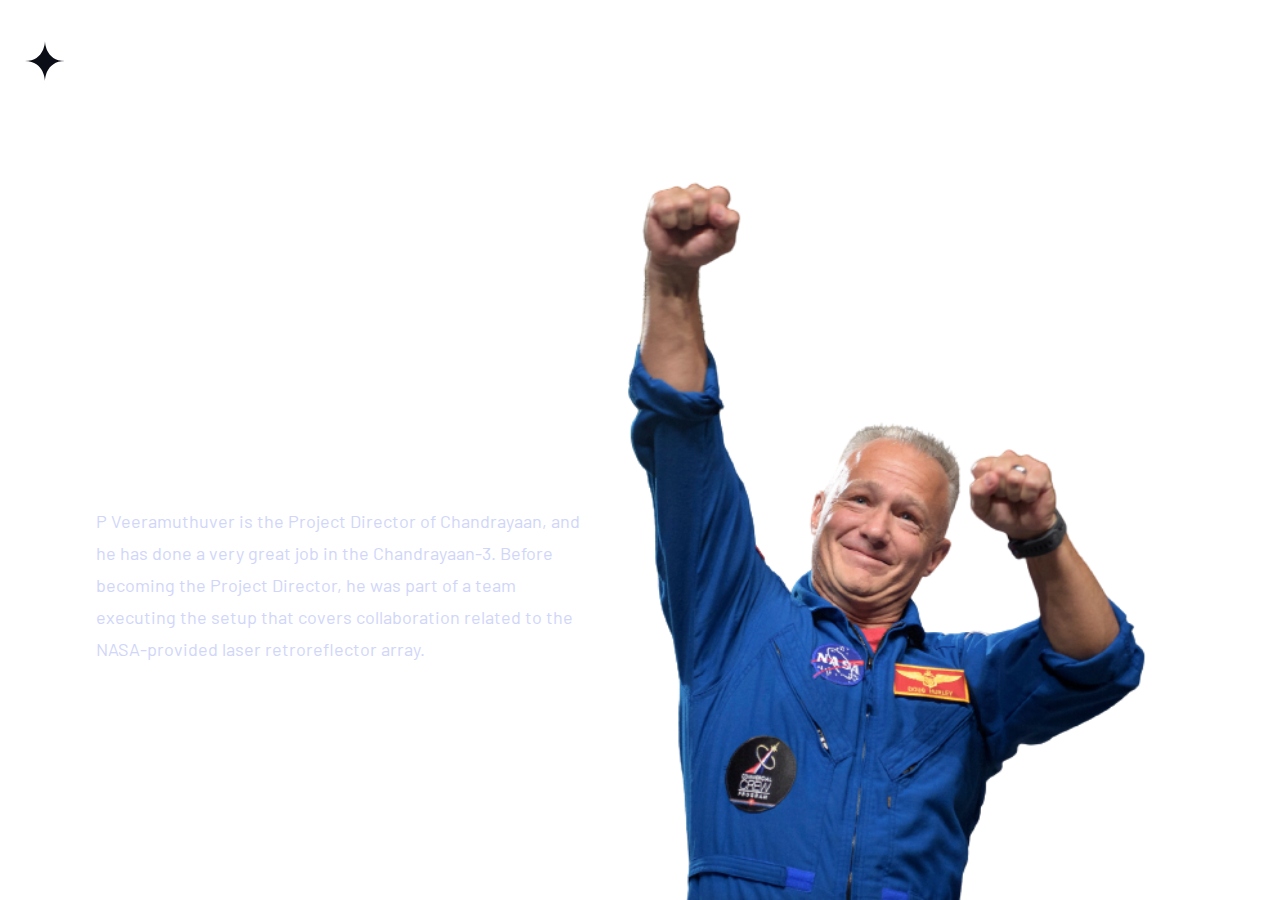
==== crew.html @ 854f1fab "basic design complete responsive remaining" ====
<!DOCTYPE html>
<html lang="en">
  <head>
    <meta charset="UTF-8" />
    <meta name="viewport" content="width=device-width, initial-scale=1.0" />
    <link rel="stylesheet" href="index.css" />
    <link rel="stylesheet" href="style.css" />
    <link rel="stylesheet" href="navigation-bar.css" />
    <link rel="stylesheet" href="crew.css" />
    <title>Space Tourism</title>
    <link rel="preconnect" href="https://fonts.googleapis.com" />
    <link rel="preconnect" href="https://fonts.gstatic.com" crossorigin />
    <link
      href="https://fonts.googleapis.com/css2?family=Barlow&family=Bellefair&display=swap"
      rel="stylesheet"
    />
    <script src="/crew.js" defer></script>
  </head>
  <body>
    <header class="primary-navigation">
      <div>
        <img src="/images/icon.svg" alt="space-tourism-icon" />
      </div>
      <nav>
        <ul class="primary-navigation-list">
          <li>
            <a href="/index.html"><span>00</span> HOME</a>
          </li>
          <li>
            <a href="/destination.html"><span>01</span> DESTINATION</a>
          </li>
          <li>
            <a class="active" href="/crew.html"><span>02</span> CREW</a>
          </li>
          <li>
            <a href="/technology.html"><span>03</span> TECHNOLOGY</a>
          </li>
        </ul>
      </nav>
    </header>
    <div class="container">
      <h5>MEET YOUR CREW</h5>
      <main>
        <div>
          <h4 id="job">COMMANDER</h4>
          <h3 id="name">DOUGLAS HURLEY</h3>
          <p id="description">
            Douglas Gerald Hurley is an American engineer, former Marine Corps
            pilot and former NASA astronaut. He launched into space for the
            third time as commander of Crew Dragon Demo-2.
          </p>
          <div class="crew-tabs">
            <!-- <button class="active"></button>
            <button></button>
            <button></button>
            <button></button> -->
            <button data-crew-id="0"></button>
            <button data-crew-id="1"></button>
            <button data-crew-id="2"></button>
            <button data-crew-id="3"></button>
          </div>
        </div>
        <div class="destination-image">
          <img id="image" class="crew-img" width="500px" />
        </div>
      </main>
    </div>
  </body>
</html>
---- index.css ----
/*
! TAILWIND CSS RESET FILE!
*/

*,
::before,
::after {
  box-sizing: border-box; /* 1 */
  border-width: 0; /* 2 */
  border-style: solid; /* 2 */
  border-color: #e5e7eb; /* 2 */
}

::before,
::after {
  --tw-content: '';
}

/*
1. Use a consistent sensible line-height in all browsers.
2. Prevent adjustments of font size after orientation changes in iOS.
3. Use a more readable tab size.
4. Use the user's configured `sans` font-family by default.
5. Use the user's configured `sans` font-feature-settings by default.
6. Use the user's configured `sans` font-variation-settings by default.
*/

/*
1. Remove the margin in all browsers.
2. Inherit line-height from `html` so users can set them as a class directly on the `html` element.
*/

html,
body,
#root {
  height: 100%;
}

#root {
  overflow-x: hidden;
}

body {
  margin: 0; /* 1 */
  line-height: inherit; /* 2 */
}

/*
1. Add the correct height in Firefox.
2. Correct the inheritance of border color in Firefox. (https://bugzilla.mozilla.org/show_bug.cgi?id=190655)
3. Ensure horizontal rules are visible by default.
*/

hr {
  height: 0; /* 1 */
  color: inherit; /* 2 */
  border-top-width: 1px; /* 3 */
}

/*
Add the correct text decoration in Chrome, Edge, and Safari.
*/

abbr:where([title]) {
  -webkit-text-decoration: underline dotted;
  text-decoration: underline dotted;
}

/*
Remove the default font size and weight for headings.
*/

h1,
h2,
h3,
h4,
h5,
h6 {
  font-size: inherit;
  font-weight: inherit;
}

/*
Reset links to optimize for opt-in styling instead of opt-out.
*/

a {
  color: inherit;
  text-decoration: inherit;
}

/*
Add the correct font weight in Edge and Safari.
*/

b,
strong {
  font-weight: bolder;
}

/*
1. Use the user's configured `mono` font family by default.
2. Correct the odd `em` font sizing in all browsers.
*/

code,
kbd,
samp,
pre {
  font-family: ui-monospace, SFMono-Regular, Menlo, Monaco, Consolas,
    'Liberation Mono', 'Courier New', monospace; /* 1 */
  font-size: 1em; /* 2 */
}

/*
Add the correct font size in all browsers.
*/

small {
  font-size: 80%;
}

/*
Prevent `sub` and `sup` elements from affecting the line height in all browsers.
*/

sub,
sup {
  font-size: 75%;
  line-height: 0;
  position: relative;
  vertical-align: baseline;
}

sub {
  bottom: -0.25em;
}

sup {
  top: -0.5em;
}

/*
1. Remove text indentation from table contents in Chrome and Safari. (https://bugs.chromium.org/p/chromium/issues/detail?id=999088, https://bugs.webkit.org/show_bug.cgi?id=201297)
2. Correct table border color inheritance in all Chrome and Safari. (https://bugs.chromium.org/p/chromium/issues/detail?id=935729, https://bugs.webkit.org/show_bug.cgi?id=195016)
3. Remove gaps between table borders by default.
*/

table {
  text-indent: 0; /* 1 */
  border-color: inherit; /* 2 */
  border-collapse: collapse; /* 3 */
}

/*
1. Change the font styles in all browsers.
2. Remove the margin in Firefox and Safari.
3. Remove default padding in all browsers.
*/

button,
input,
optgroup,
select,
textarea {
  font-family: inherit; /* 1 */
  font-feature-settings: inherit; /* 1 */
  font-variation-settings: inherit; /* 1 */
  font-size: 100%; /* 1 */
  font-weight: inherit; /* 1 */
  line-height: inherit; /* 1 */
  color: inherit; /* 1 */
  margin: 0; /* 2 */
  padding: 0; /* 3 */
}

/*
Remove the inheritance of text transform in Edge and Firefox.
*/

button,
select {
  text-transform: none;
}

/*
1. Correct the inability to style clickable types in iOS and Safari.
2. Remove default button styles.
*/

button,
[type='button'],
[type='reset'],
[type='submit'] {
  -webkit-appearance: button; /* 1 */
  background-color: transparent; /* 2 */
  background-image: none; /* 2 */
}

/*
Use the modern Firefox focus style for all focusable elements.
*/

:-moz-focusring {
  outline: auto;
}

/*
Remove the additional `:invalid` styles in Firefox. (https://github.com/mozilla/gecko-dev/blob/2f9eacd9d3d995c937b4251a5557d95d494c9be1/layout/style/res/forms.css#L728-L737)
*/

:-moz-ui-invalid {
  box-shadow: none;
}

/*
Add the correct vertical alignment in Chrome and Firefox.
*/

progress {
  vertical-align: baseline;
}

/*
Correct the cursor style of increment and decrement buttons in Safari.
*/

::-webkit-inner-spin-button,
::-webkit-outer-spin-button {
  height: auto;
}

/*
1. Correct the odd appearance in Chrome and Safari.
2. Correct the outline style in Safari.
*/

[type='search'] {
  -webkit-appearance: textfield; /* 1 */
  outline-offset: -2px; /* 2 */
}

/*
Remove the inner padding in Chrome and Safari on macOS.
*/

::-webkit-search-decoration {
  -webkit-appearance: none;
}

/*
1. Correct the inability to style clickable types in iOS and Safari.
2. Change font properties to `inherit` in Safari.
*/

::-webkit-file-upload-button {
  -webkit-appearance: button; /* 1 */
  font: inherit; /* 2 */
}

/*
Add the correct display in Chrome and Safari.
*/

summary {
  display: list-item;
}

/*
Removes the default spacing and border for appropriate elements.
*/

blockquote,
dl,
dd,
h1,
h2,
h3,
h4,
h5,
h6,
hr,
figure,
p,
pre {
  margin: 0;
}

fieldset {
  margin: 0;
  padding: 0;
}

legend {
  padding: 0;
}

ol,
ul,
menu {
  list-style: none;
  margin: 0;
  padding: 0;
}

/*
Reset default styling for dialogs.
*/
dialog {
  padding: 0;
}

/*
Prevent resizing textareas horizontally by default.
*/

textarea {
  resize: vertical;
}

/*
1. Reset the default placeholder opacity in Firefox. (https://github.com/tailwindlabs/tailwindcss/issues/3300)
2. Set the default placeholder color to the user's configured gray 400 color.
*/

input::-moz-placeholder,
textarea::-moz-placeholder {
  opacity: 1; /* 1 */
  color: #9ca3af; /* 2 */
}

input::placeholder,
textarea::placeholder {
  opacity: 1; /* 1 */
  color: #9ca3af; /* 2 */
}

/*
Set the default cursor for buttons.
*/

button,
[role='button'] {
  cursor: pointer;
}

/*
Make sure disabled buttons don't get the pointer cursor.
*/
:disabled {
  cursor: default;
}

/*
1. Make replaced elements `display: block` by default. (https://github.com/mozdevs/cssremedy/issues/14)
2. Add `vertical-align: middle` to align replaced elements more sensibly by default. (https://github.com/jensimmons/cssremedy/issues/14#issuecomment-634934210)
   This can trigger a poorly considered lint error in some tools but is included by design.
*/

img,
svg,
video,
canvas,
audio,
iframe,
embed,
object {
  display: block; /* 1 */
}

/*
Constrain images and videos to the parent width and preserve their intrinsic aspect ratio. (https://github.com/mozdevs/cssremedy/issues/14)
*/

img,
video {
  max-width: 100%;
  height: auto;
}

/* Make elements with the HTML hidden attribute stay hidden by default */
[hidden] {
  display: none;
}

*,
::before,
::after {
  --tw-border-spacing-x: 0;
  --tw-border-spacing-y: 0;
  --tw-translate-x: 0;
  --tw-translate-y: 0;
  --tw-rotate: 0;
  --tw-skew-x: 0;
  --tw-skew-y: 0;
  --tw-scale-x: 1;
  --tw-scale-y: 1;
  --tw-pan-x: ;
  --tw-pan-y: ;
  --tw-pinch-zoom: ;
  --tw-scroll-snap-strictness: proximity;
  --tw-gradient-from-position: ;
  --tw-gradient-via-position: ;
  --tw-gradient-to-position: ;
  --tw-ordinal: ;
  --tw-slashed-zero: ;
  --tw-numeric-figure: ;
  --tw-numeric-spacing: ;
  --tw-numeric-fraction: ;
  --tw-ring-inset: ;
  --tw-ring-offset-width: 0px;
  --tw-ring-offset-color: #fff;
  --tw-ring-color: rgb(59 130 246 / 0.5);
  --tw-ring-offset-shadow: 0 0 #0000;
  --tw-ring-shadow: 0 0 #0000;
  --tw-shadow: 0 0 #0000;
  --tw-shadow-colored: 0 0 #0000;
  --tw-blur: ;
  --tw-brightness: ;
  --tw-contrast: ;
  --tw-grayscale: ;
  --tw-hue-rotate: ;
  --tw-invert: ;
  --tw-saturate: ;
  --tw-sepia: ;
  --tw-drop-shadow: ;
  --tw-backdrop-blur: ;
  --tw-backdrop-brightness: ;
  --tw-backdrop-contrast: ;
  --tw-backdrop-grayscale: ;
  --tw-backdrop-hue-rotate: ;
  --tw-backdrop-invert: ;
  --tw-backdrop-opacity: ;
  --tw-backdrop-saturate: ;
  --tw-backdrop-sepia: ;
}

::backdrop {
  --tw-border-spacing-x: 0;
  --tw-border-spacing-y: 0;
  --tw-translate-x: 0;
  --tw-translate-y: 0;
  --tw-rotate: 0;
  --tw-skew-x: 0;
  --tw-skew-y: 0;
  --tw-scale-x: 1;
  --tw-scale-y: 1;
  --tw-pan-x: ;
  --tw-pan-y: ;
  --tw-pinch-zoom: ;
  --tw-scroll-snap-strictness: proximity;
  --tw-gradient-from-position: ;
  --tw-gradient-via-position: ;
  --tw-gradient-to-position: ;
  --tw-ordinal: ;
  --tw-slashed-zero: ;
  --tw-numeric-figure: ;
  --tw-numeric-spacing: ;
  --tw-numeric-fraction: ;
  --tw-ring-inset: ;
  --tw-ring-offset-width: 0px;
  --tw-ring-offset-color: #fff;
  --tw-ring-color: rgb(59 130 246 / 0.5);
  --tw-ring-offset-shadow: 0 0 #0000;
  --tw-ring-shadow: 0 0 #0000;
  --tw-shadow: 0 0 #0000;
  --tw-shadow-colored: 0 0 #0000;
  --tw-blur: ;
  --tw-brightness: ;
  --tw-contrast: ;
  --tw-grayscale: ;
  --tw-hue-rotate: ;
  --tw-invert: ;
  --tw-saturate: ;
  --tw-sepia: ;
  --tw-drop-shadow: ;
  --tw-backdrop-blur: ;
  --tw-backdrop-brightness: ;
  --tw-backdrop-contrast: ;
  --tw-backdrop-grayscale: ;
  --tw-backdrop-hue-rotate: ;
  --tw-backdrop-invert: ;
  --tw-backdrop-opacity: ;
  --tw-backdrop-saturate: ;
  --tw-backdrop-sepia: ;
}
---- style.css ----
/* * {
  outline: 2px solid red !important;
} */

:root {
  --primary: #0b0d17;
  --secondary: #d0d6f9;
  --white: #fff;
}

body {
  color: var(--white);
  font-family: 'Bellefair', sans-serif;
  display: flex;
  flex-direction: column;
  justify-content: flex-start;
}

h1 {
  font-size: 150px;
}

h2 {
  font-size: 100px;
}

h3 {
  font-size: 56px;
}

h4 {
  font-size: 32px;
  text-transform: uppercase;
}

h5 {
  font-size: 28px;
  letter-spacing: 4.725px;
  text-transform: uppercase;
  font-family: Barlow Condensed;
  color: var(--secondary);
}

.sub-heading-1 {
  font-size: 28px;
}

.sub-heading-2 {
  font-size: 14px;
  letter-spacing: 2.35px;
  font-family: 'Barlow';
  color: var(--secondary);
  margin-block: 10px;
}

p {
  color: var(--secondary);
  font-family: 'Barlow', sans-serif;
  font-size: 18px;
  line-height: 32px;
  max-width: 50ch;
}

.container {
  margin-top: 75px;
  width: 85%;
  margin-inline: auto;
  flex: 1;
}

nav {
  font-size: 16px;
  letter-spacing: 2.7px;
  font-family: 'Barlow Condensed';
  white-space: nowrap;
  display: flex;
  align-items: center;
  justify-content: space-around;
}

nav ul {
  display: flex;
  list-style: none;
  gap: 35px;
}

nav li {
  position: relative;

  & a::after {
    content: '';
    background: var(--white);
    height: 3px;
    width: 100%;
    position: absolute;
    left: 0;
    bottom: -30px;
    display: none;
  }

  & a.active::after {
    display: block;
  }

  & a:hover::after {
    display: block;
    opacity: 0.5;
  }
}
---- navigation-bar.css ----
.primary-navigation {
  display: flex;
  width: 100%;
  justify-content: space-between;
  align-items: center;
  padding-top: 25px;
  height: 96px;
  padding-left: 25px;
}

.primary-navigation > div {
  flex: 1;
}

.primary-navigation nav {
  flex: 2;
  height: 100%;

  background: rgba(255, 255, 255, 0.04);
  backdrop-filter: blur(41px);
}

.primary-navigation-list {
  gap: 80px;

  & span {
    font-weight: 700;
  }
}
---- crew.css ----
body::before {
  content: '';
  position: absolute;
  top: 0;
  bottom: 0;
  left: 0;
  right: 0;
  background-image: url('/images/background-crew.png');
  background-position: center left;
  background-repeat: no-repeat;
  filter: brightness(20%);
  z-index: -1;
}

main {
  display: flex;
  justify-content: space-between;
  align-items: center;
  margin-top: 200px;
}

h5 {
  color: var(--white);
  position: relative;
  margin-bottom: 50px;
}
h5::before {
  content: '02';
  position: absolute;
  left: -50px;
  font-weight: 700;
  opacity: 0.25;
}

h4 {
  opacity: 0.25;
}

.crew-tabs {
  margin-top: 120px;
  display: flex;
  gap: 20px;

  & > button {
    width: 10px;
    aspect-ratio: 1;
    border-radius: 50%;
    background-color: var(--white);
    opacity: 0.25;

    &.active {
      opacity: 1;
    }
  }
}

.crew-img {
  position: absolute;
  bottom: 0;
  height: 80svh;
  width: auto;
  right: 10vw;
}
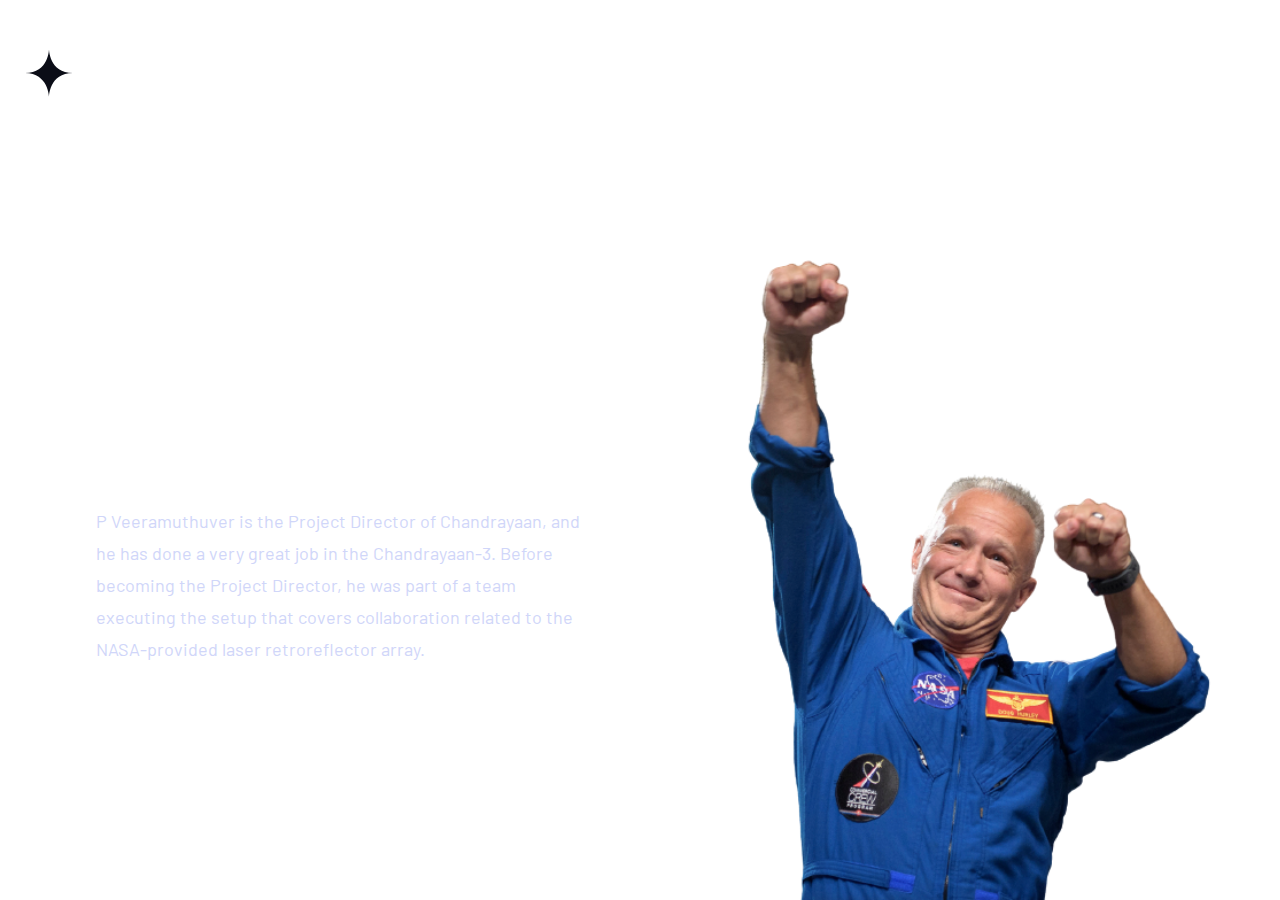
==== commit 15fc62e7: "Responsive started" ====
--- a/crew.html
+++ b/crew.html
@@ -19,7 +19,7 @@
   <body>
     <header class="primary-navigation">
       <div>
-        <img src="/images/icon.svg" alt="space-tourism-icon" />
+        <img src="/images/icon.svg" alt="space-tourism-icon" class="icon" />
       </div>
       <nav>
         <ul class="primary-navigation-list">
--- a/style.css
+++ b/style.css
@@ -61,11 +61,22 @@
   max-width: 50ch;
 }
 
+.icon {
+  min-width: 48px;
+  min-height: 48px;
+  margin-top: 25px;
+}
+
 .container {
   margin-top: 75px;
   width: 85%;
   margin-inline: auto;
   flex: 1;
+}
+
+main {
+  display: flex;
+  align-items: center;
 }
 
 nav {
@@ -82,6 +93,7 @@
   display: flex;
   list-style: none;
   gap: 35px;
+  padding-left: 20px;
 }
 
 nav li {
@@ -94,7 +106,7 @@
     width: 100%;
     position: absolute;
     left: 0;
-    bottom: -30px;
+    bottom: -20px;
     display: none;
   }
 
@@ -107,3 +119,65 @@
     opacity: 0.5;
   }
 }
+
+@media screen and (max-width: 768px) {
+  body {
+    text-align: center;
+  }
+
+  nav {
+    font-size: 14px;
+
+    & span {
+      display: none;
+    }
+  }
+
+  h2 {
+    font-size: 80px;
+  }
+
+  h3 {
+    font-size: 40px;
+  }
+
+  h4 {
+    font-size: 24px;
+  }
+
+  h5 {
+    font-size: 20px;
+  }
+
+  p {
+    font-size: 16px;
+    line-height: 28px;
+  }
+}
+
+@media screen and (max-width: 375px) {
+  h1 {
+    font-size: 80px;
+  }
+
+  h2 {
+    font-size: 56px;
+  }
+
+  h3 {
+    font-size: 24px;
+  }
+
+  h4 {
+    font-size: 16px;
+  }
+
+  h5 {
+    font-size: 16px;
+  }
+
+  p {
+    font-size: 15px;
+    line-height: 25px;
+  }
+}
--- a/navigation-bar.css
+++ b/navigation-bar.css
@@ -21,9 +21,15 @@
 }
 
 .primary-navigation-list {
-  gap: 80px;
+  gap: clamp(20px, 10svw, 35px);
 
   & span {
     font-weight: 700;
   }
 }
+
+@media screen and (max-width: 768px) {
+  .primary-navigation {
+    padding-top: 0;
+  }
+}
--- a/crew.css
+++ b/crew.css
@@ -13,9 +13,7 @@
 }
 
 main {
-  display: flex;
   justify-content: space-between;
-  align-items: center;
   margin-top: 200px;
 }
 
@@ -57,7 +55,8 @@
 .crew-img {
   position: absolute;
   bottom: 0;
-  height: 80svh;
-  width: auto;
-  right: 10vw;
+  height: auto;
+  width: 40svw;
+  right: 5vw;
+  z-index: -1;
 }
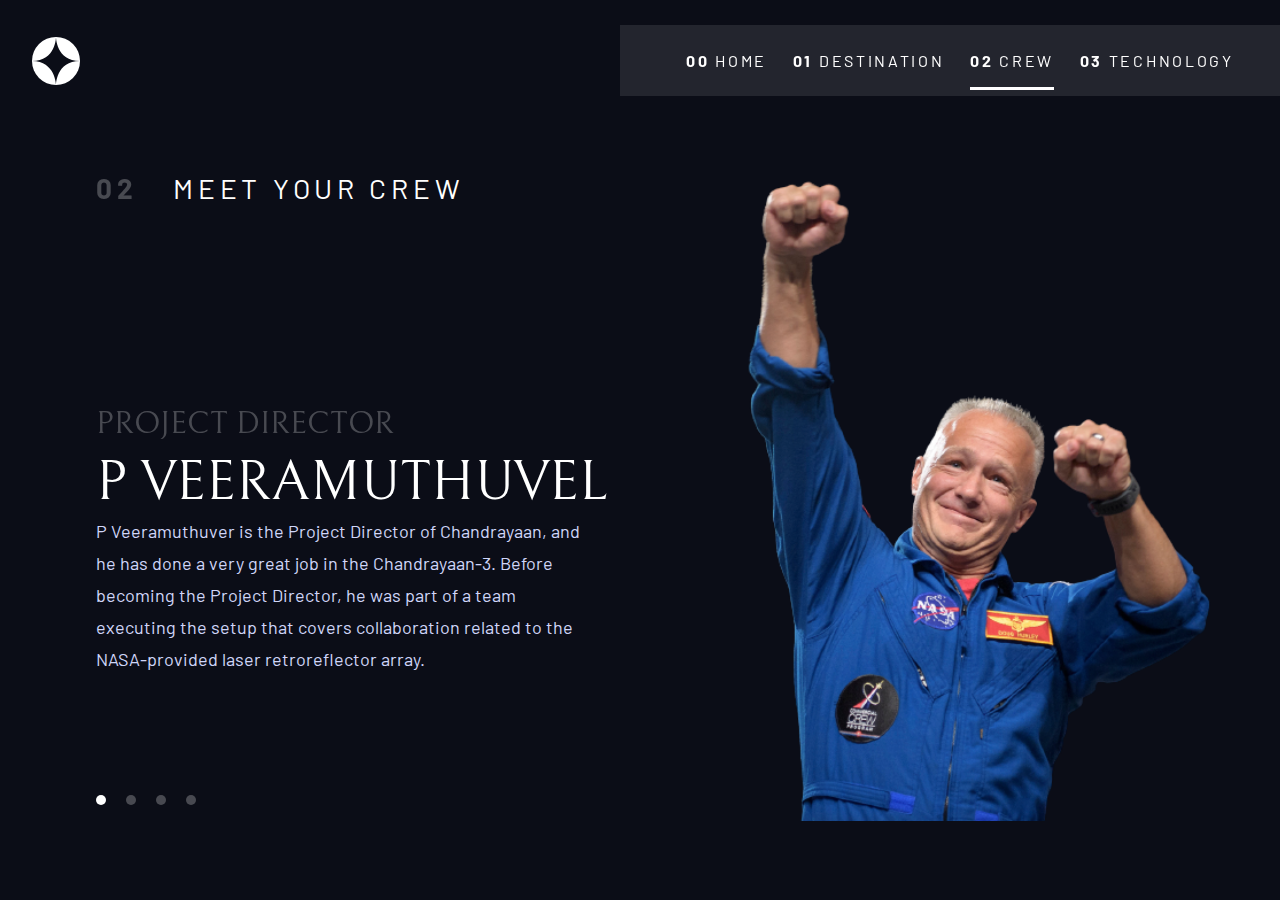
==== commit e475c738: "mobile nav working" ====
--- a/crew.html
+++ b/crew.html
@@ -7,6 +7,8 @@
     <link rel="stylesheet" href="style.css" />
     <link rel="stylesheet" href="navigation-bar.css" />
     <link rel="stylesheet" href="crew.css" />
+    <script src="/navigation-bar.js" defer></script>
+
     <title>Space Tourism</title>
     <link rel="preconnect" href="https://fonts.googleapis.com" />
     <link rel="preconnect" href="https://fonts.gstatic.com" crossorigin />
@@ -18,9 +20,16 @@
   </head>
   <body>
     <header class="primary-navigation">
-      <div>
+      <a href="/index.html">
         <img src="/images/icon.svg" alt="space-tourism-icon" class="icon" />
-      </div>
+      </a>
+      <button id="hamburger-menu-button">
+        <img
+          src="/images/hamburger-icon.svg"
+          alt="open-menu"
+          class="hamburger-icon"
+        />
+      </button>
       <nav>
         <ul class="primary-navigation-list">
           <li>
@@ -30,7 +39,7 @@
             <a href="/destination.html"><span>01</span> DESTINATION</a>
           </li>
           <li>
-            <a class="active" href="/crew.html"><span>02</span> CREW</a>
+            <a href="/crew.html" class="active"><span>02</span> CREW</a>
           </li>
           <li>
             <a href="/technology.html"><span>03</span> TECHNOLOGY</a>
@@ -39,9 +48,9 @@
       </nav>
     </header>
     <div class="container">
-      <h5>MEET YOUR CREW</h5>
+      <h5><span>02</span> MEET YOUR CREW</h5>
       <main>
-        <div>
+        <div class="crew-info">
           <h4 id="job">COMMANDER</h4>
           <h3 id="name">DOUGLAS HURLEY</h3>
           <p id="description">
@@ -60,8 +69,9 @@
             <button data-crew-id="3"></button>
           </div>
         </div>
-        <div class="destination-image">
+        <div class="crew-image">
           <img id="image" class="crew-img" width="500px" />
+          <hr />
         </div>
       </main>
     </div>
--- a/style.css
+++ b/style.css
@@ -14,6 +14,7 @@
   display: flex;
   flex-direction: column;
   justify-content: flex-start;
+  background-color: var(--primary);
 }
 
 h1 {
@@ -37,8 +38,15 @@
   font-size: 28px;
   letter-spacing: 4.725px;
   text-transform: uppercase;
-  font-family: Barlow Condensed;
+  font-family: Barlow;
   color: var(--secondary);
+  text-align: left;
+
+  > span {
+    font-weight: 700;
+    opacity: 0.25;
+    margin-right: 25px;
+  }
 }
 
 .sub-heading-1 {
@@ -61,12 +69,6 @@
   max-width: 50ch;
 }
 
-.icon {
-  min-width: 48px;
-  min-height: 48px;
-  margin-top: 25px;
-}
-
 .container {
   margin-top: 75px;
   width: 85%;
@@ -82,7 +84,8 @@
 nav {
   font-size: 16px;
   letter-spacing: 2.7px;
-  font-family: 'Barlow Condensed';
+  padding-inline: 20px;
+  font-family: Barlow;
   white-space: nowrap;
   display: flex;
   align-items: center;
@@ -92,7 +95,6 @@
 nav ul {
   display: flex;
   list-style: none;
-  gap: 35px;
   padding-left: 20px;
 }
 
@@ -127,6 +129,7 @@
 
   nav {
     font-size: 14px;
+    letter-spacing: 2.362px;
 
     & span {
       display: none;
@@ -147,12 +150,22 @@
 
   h5 {
     font-size: 20px;
+
+    letter-spacing: 3.375px;
+
+    > span {
+      margin-right: 20px;
+    }
   }
 
   p {
     font-size: 16px;
     line-height: 28px;
   }
+
+  .container {
+    margin-top: 40px;
+  }
 }
 
 @media screen and (max-width: 375px) {
@@ -174,10 +187,20 @@
 
   h5 {
     font-size: 16px;
+    letter-spacing: 2.7px;
+    text-align: center;
+
+    > span {
+      margin-right: 15px;
+    }
   }
 
   p {
     font-size: 15px;
     line-height: 25px;
   }
-}
+
+  .container {
+    margin-top: 25px;
+  }
+}
--- a/navigation-bar.css
+++ b/navigation-bar.css
@@ -5,23 +5,37 @@
   align-items: center;
   padding-top: 25px;
   height: 96px;
-  padding-left: 25px;
 }
 
-.primary-navigation > div {
+.primary-navigation > * {
   flex: 1;
+}
+
+.icon {
+  margin-left: 32px;
+  min-width: 48px;
+  min-height: 48px;
+}
+
+.hamburger-icon {
+  display: none;
+  position: absolute;
+  right: 20px;
+  top: 30px;
+  z-index: 9999;
 }
 
 .primary-navigation nav {
   flex: 2;
   height: 100%;
 
-  background: rgba(255, 255, 255, 0.04);
+  background: rgba(255, 255, 255, 0.1);
   backdrop-filter: blur(41px);
+  z-index: 9998;
 }
 
 .primary-navigation-list {
-  gap: clamp(20px, 10svw, 35px);
+  gap: clamp(5px, 2vw, 35px);
 
   & span {
     font-weight: 700;
@@ -33,3 +47,34 @@
     padding-top: 0;
   }
 }
+
+@media screen and (max-width: 375px) {
+  .hamburger-icon {
+    display: block;
+  }
+
+  .primary-navigation nav {
+    display: none;
+    position: absolute;
+    inset: 0 0 0 30%;
+  }
+
+  .primary-navigation-list {
+    margin-top: 100px;
+    flex-direction: column;
+    gap: 30px;
+
+    text-align: left;
+
+    && a::after {
+      height: 100%;
+      width: 3px;
+      top: 0;
+      left: 105%;
+    }
+  }
+
+  .primary-navigation-list span {
+    display: inline;
+  }
+}
--- a/crew.css
+++ b/crew.css
@@ -20,18 +20,11 @@
 h5 {
   color: var(--white);
   position: relative;
-  margin-bottom: 50px;
-}
-h5::before {
-  content: '02';
-  position: absolute;
-  left: -50px;
-  font-weight: 700;
-  opacity: 0.25;
 }
 
 h4 {
   opacity: 0.25;
+  margin-bottom: 8px;
 }
 
 .crew-tabs {
@@ -46,17 +39,82 @@
     background-color: var(--white);
     opacity: 0.25;
 
+    &&:hover {
+      opacity: 0.5;
+    }
+
     &.active {
       opacity: 1;
     }
   }
 }
 
+.crew-image {
+  margin-top: 35px;
+
+  > hr {
+    opacity: 0.25;
+    display: none;
+  }
+}
+
 .crew-img {
   position: absolute;
-  bottom: 0;
+  top: 14vw;
   height: auto;
-  width: 40svw;
+  width: min(40svw, 100%);
   right: 5vw;
   z-index: -1;
 }
+
+@media screen and (max-width: 768px) {
+  main {
+    flex-direction: column;
+    margin-top: 60px;
+  }
+
+  .crew-tabs {
+    margin-top: 40px;
+    justify-content: center;
+  }
+
+  .crew-image {
+    align-self: center;
+  }
+
+  .crew-img {
+    position: relative;
+    top: 0;
+    left: 50%;
+    transform: translateX(-50%);
+  }
+}
+
+@media screen and (max-width: 375px) {
+  main {
+    flex-direction: column-reverse;
+    margin-top: 20px;
+  }
+
+  .crew-image > hr {
+    display: block;
+  }
+
+  .crew-img {
+    margin-top: 0;
+  }
+
+  h5 {
+    margin-bottom: 0;
+  }
+
+  .crew-info {
+    display: flex;
+    flex-direction: column;
+  }
+
+  .crew-tabs {
+    order: -1;
+    margin-bottom: 35px;
+  }
+}
